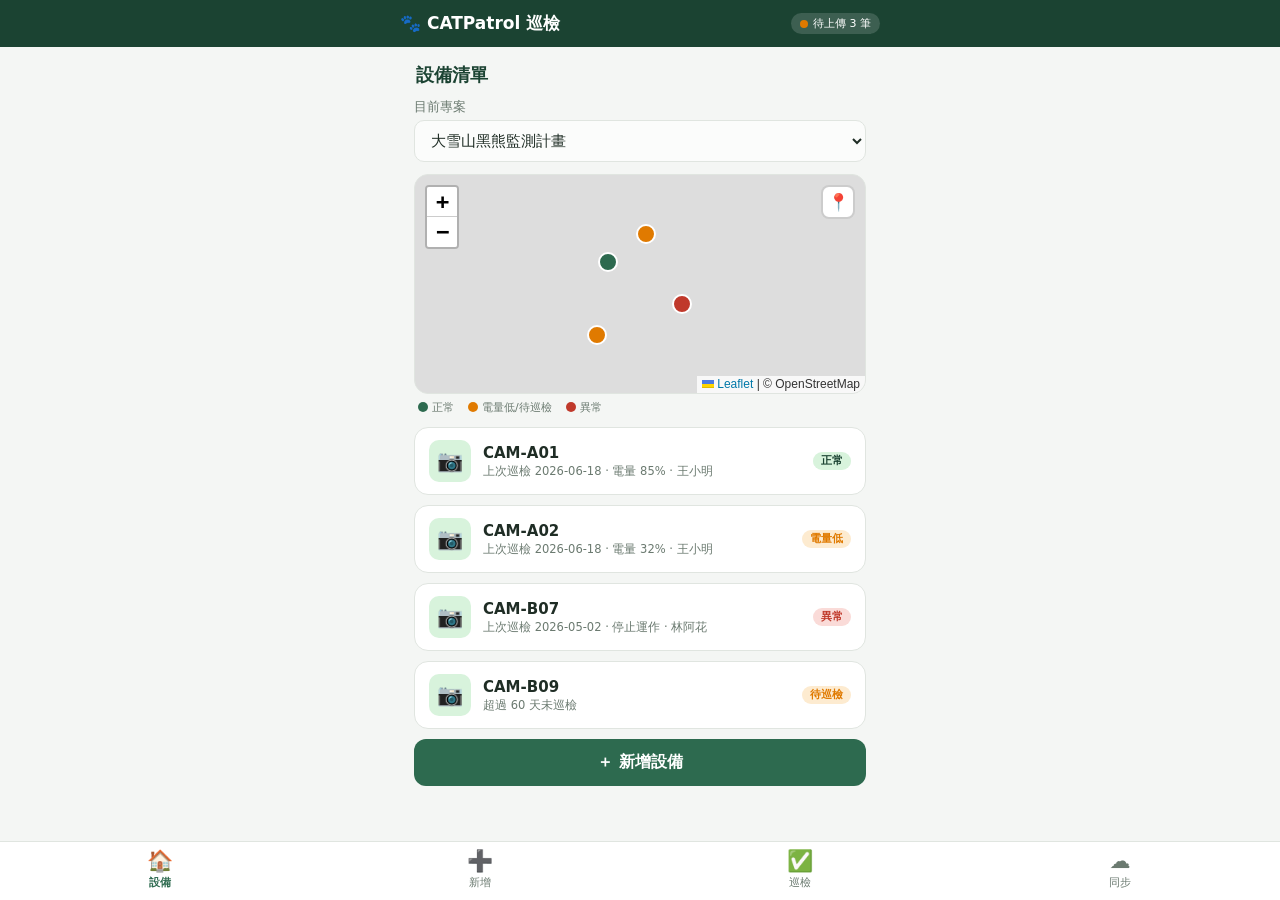
==== index.html @ 1133b9b9 "Phase 1: App shell 與導覽 - 從核可的 UI 原型拆出正式檔案結構（index.html / css / js 模組） - 固定 390px 手機外框改為響應式全螢幕版面（dvh " ====
<!DOCTYPE html>
<html lang="zh-Hant">
<head>
<meta charset="UTF-8">
<meta name="viewport" content="width=device-width, initial-scale=1, viewport-fit=cover">
<meta name="theme-color" content="#1b4332">
<title>CATPatrol 巡檢</title>
<link rel="stylesheet" href="lib/leaflet/leaflet.css">
<link rel="stylesheet" href="css/app.css">
<script src="lib/leaflet/leaflet.js"></script>
</head>
<body>

<header class="topbar">
  <h1>🐾 CATPatrol 巡檢</h1>
  <div class="sync-chip" id="sync-chip"><span class="dot"></span>待上傳 3 筆</div>
</header>

<main class="screens" id="screens">

  <!-- ═══════════ 設備清單 ═══════════ -->
  <section class="screen active" id="scr-home">
    <h2 class="pg">設備清單</h2>
    <label class="f">目前專案</label>
    <select id="project-select" style="margin-bottom:12px;">
      <option>大雪山黑熊監測計畫</option>
      <option>石虎廊道調查 2026</option>
      <option>＋ 建立新專案…</option>
    </select>

    <div id="devmap"></div>
    <div class="map-legend">
      <span><i style="background:#2d6a4f;"></i>正常</span>
      <span><i style="background:#e07a00;"></i>電量低/待巡檢</span>
      <span><i style="background:#c0392b;"></i>異常</span>
    </div>

    <div id="device-list">
      <div class="dev" data-go="scr-patrol">
        <div class="icon">📷</div>
        <div class="info"><b>CAM-A01</b><small>上次巡檢 2026-06-18 · 電量 85% · 王小明</small></div>
        <span class="badge ok">正常</span>
      </div>
      <div class="dev" data-go="scr-patrol">
        <div class="icon">📷</div>
        <div class="info"><b>CAM-A02</b><small>上次巡檢 2026-06-18 · 電量 32% · 王小明</small></div>
        <span class="badge warn">電量低</span>
      </div>
      <div class="dev" data-go="scr-patrol">
        <div class="icon">📷</div>
        <div class="info"><b>CAM-B07</b><small>上次巡檢 2026-05-02 · 停止運作 · 林阿花</small></div>
        <span class="badge bad">異常</span>
      </div>
      <div class="dev" data-go="scr-patrol">
        <div class="icon">📷</div>
        <div class="info"><b>CAM-B09</b><small>超過 60 天未巡檢</small></div>
        <span class="badge warn">待巡檢</span>
      </div>
    </div>

    <button class="btn" data-go="scr-add" style="margin-top:8px;">＋ 新增設備</button>
  </section>

  <!-- ═══════════ 新增設備 ═══════════ -->
  <section class="screen" id="scr-add">
    <h2 class="pg">新增設備</h2>

    <div class="card">
      <h3>基本資料</h3>
      <label class="f">專案 <span class="req">*</span></label>
      <select><option>大雪山黑熊監測計畫</option><option>石虎廊道調查 2026</option></select>

      <label class="f">設備編號 <span class="req">*</span></label>
      <div class="row">
        <input type="text" id="add-device-id" placeholder="掃描或手動輸入">
        <button class="btn small" data-toggle-scan="#add-scanbox">📷 掃碼綁定</button>
      </div>
      <div class="scanbox" id="add-scanbox" hidden>
        <div class="frame"></div>
        <p>將設備上的 QR code 對準框內</p>
      </div>
      <p class="sec-note" style="margin-top:6px;">掃描設備上現有的 QR code / 條碼，即綁定為此設備。</p>

      <label class="f">巡檢人員 <span class="auto-chip">自動帶入</span></label>
      <input type="text" id="add-inspector" value="王小明" readonly>

      <label class="f">建立時間 <span class="auto-chip">自動帶入</span></label>
      <input type="text" id="add-created-at" value="2026-07-16 09:42" readonly>
    </div>

    <div class="card">
      <h3>位置（首次設定）</h3>
      <div class="row">
        <div><label class="f">經度</label><input type="text" id="add-lng" value="121.01234"></div>
        <div><label class="f">緯度</label><input type="text" id="add-lat" value="24.28765"></div>
      </div>
      <button class="btn sub" style="margin-top:10px;">📍 取得目前 GPS 位置（±5m）</button>
    </div>

    <div class="card">
      <h3>耗材</h3>
      <label class="f">記憶卡編號 <span class="req">*</span></label>
      <input type="text" placeholder="例：SD-032">
      <div class="row">
        <div>
          <label class="f">電池類型</label>
          <select><option>鹼性</option><option>鎳氫</option><option>鋰電</option><option>外接電源</option></select>
        </div>
        <div>
          <label class="f">電量 %</label>
          <input type="number" value="100" min="0" max="100">
        </div>
      </div>
    </div>

    <div class="card">
      <h3>設備設定（首次設定）</h3>
      <p class="sec-note">之後巡檢時沿用，有變動才需修改。</p>
      <label class="f">拍攝模式</label>
      <div class="seg" data-seg>
        <button type="button" class="on">照片</button><button type="button">影片</button><button type="button">照片+影片</button>
      </div>
      <div class="row" style="margin-top:10px;">
        <div><label class="f" style="margin-top:0;">連拍張數</label><input type="number" value="3" min="1"></div>
        <div><label class="f" style="margin-top:0;">感度</label><select><option>高</option><option selected>中</option><option>低</option></select></div>
        <div><label class="f" style="margin-top:0;">間隔(秒)</label><input type="number" value="30" min="0"></div>
      </div>
      <label class="f">設定備註</label>
      <input type="text" placeholder="例：夜間紅外燈設為低功率">
    </div>

    <div class="card">
      <h3>架設照片</h3>
      <div class="photos">
        <div class="ph">🖼️</div>
        <button class="add" type="button">＋</button>
      </div>
      <p class="sec-note" style="margin:8px 0 0;">建議拍：設備正面、架設角度、周遭環境。</p>
    </div>

    <button class="btn" data-go="scr-home">儲存設備（離線暫存）</button>
  </section>

  <!-- ═══════════ 巡檢 ═══════════ -->
  <section class="screen" id="scr-patrol">
    <h2 class="pg">巡檢紀錄</h2>

    <button class="btn sub" data-toggle-scan="#patrol-scanbox"
            data-label-on="✕ 關閉掃描" data-label-off="📷 掃描 QR code"
            style="margin-bottom:12px;">📷 掃描 QR code</button>
    <div class="scanbox" id="patrol-scanbox" hidden>
      <div class="frame"></div>
      <p>將 QR code 對準框內自動辨識</p>
    </div>

    <div class="divider">或手動選擇</div>
    <div class="row" style="margin-bottom:14px;">
      <select><option>CAM-A01</option><option>CAM-A02</option><option>CAM-B07</option></select>
      <button class="btn small">帶出</button>
    </div>

    <div class="card last-card">
      <h3>📋 上次巡檢狀態（2026-06-18 · 王小明）</h3>
      <table class="cmp">
        <tr><td>運作狀態</td><td>✅ 持續運作</td></tr>
        <tr><td>記憶卡</td><td>SD-014（已更換）</td></tr>
        <tr><td>電池</td><td>鹼性 · 85%</td></tr>
        <tr><td>設定</td><td>照片 · 連拍3 · 感度中 · 間隔30s</td></tr>
        <tr><td>座標</td><td>121.01234, 24.28765</td></tr>
        <tr><td>備註</td><td>鏡頭前芒草稍長，已清除</td></tr>
      </table>
    </div>

    <div class="card">
      <h3>本次巡檢 <span class="auto-chip" id="patrol-meta">2026-07-16 09:45 · 王小明</span></h3>

      <div class="tgl-row">
        <span>設備持續運作中</span>
        <button class="tgl on" type="button" data-tgl></button>
      </div>

      <div class="tgl-row">
        <span>更換記憶卡</span>
        <button class="tgl on" type="button" data-tgl data-reveal="#sd-new"></button>
      </div>
      <div id="sd-new" class="reveal">
        <label class="f" style="margin-top:0;">新記憶卡編號 <span class="req">*</span></label>
        <input type="text" placeholder="例：SD-021" value="SD-021">
        <p class="sec-note" style="margin-top:6px;">取回卡：SD-014（自動記錄）</p>
      </div>

      <div class="tgl-row">
        <span>更換電池</span>
        <button class="tgl" type="button" data-tgl data-reveal="#bat-new"></button>
      </div>
      <div id="bat-new" class="reveal" hidden>
        <label class="f" style="margin-top:0;">新電池類型</label>
        <select><option>鹼性</option><option>鎳氫</option><option>鋰電</option><option>外接電源</option></select>
      </div>

      <label class="f">目前電量 %</label>
      <input type="number" value="78" min="0" max="100">

      <div class="tgl-row" style="margin-top:6px;">
        <span>設定有變動</span>
        <button class="tgl" type="button" data-tgl data-reveal="#cfg-new"></button>
      </div>
      <div id="cfg-new" class="reveal" hidden>
        <label class="f" style="margin-top:0;">拍攝模式</label>
        <div class="seg" data-seg>
          <button type="button" class="on">照片</button><button type="button">影片</button><button type="button">照片+影片</button>
        </div>
        <div class="row" style="margin-top:10px;">
          <div><label class="f" style="margin-top:0;">連拍張數</label><input type="number" value="3" min="1"></div>
          <div><label class="f" style="margin-top:0;">感度</label><select><option>高</option><option selected>中</option><option>低</option></select></div>
          <div><label class="f" style="margin-top:0;">間隔(秒)</label><input type="number" value="30" min="0"></div>
        </div>
      </div>

      <div class="tgl-row">
        <span>位置有變動（重新定位）</span>
        <button class="tgl" type="button" data-tgl data-reveal="#loc-new"></button>
      </div>
      <div id="loc-new" class="reveal" hidden>
        <div class="row">
          <div><label class="f" style="margin-top:0;">經度</label><input type="text" placeholder="121.01234"></div>
          <div><label class="f" style="margin-top:0;">緯度</label><input type="text" placeholder="24.28765"></div>
        </div>
        <button class="btn sub" style="margin-top:10px;">📍 取得目前 GPS 位置</button>
      </div>
    </div>

    <div class="card">
      <h3>專案自訂欄位</h3>
      <div class="tgl-row"><span>誘餌已補充</span><button class="tgl on" type="button" data-tgl></button></div>
      <label class="f">植被遮蔽程度</label>
      <select><option>無遮蔽</option><option selected>輕微</option><option>需清理</option></select>
    </div>

    <div class="card">
      <h3>現場照片</h3>
      <div class="photos">
        <div class="ph">🖼️</div><div class="ph">🖼️</div>
        <button class="add" type="button">＋</button>
      </div>
      <p class="sec-note" style="margin:8px 0 0;">上傳時自動壓縮，存入雲端「專案／設備／日期」資料夾。</p>
    </div>

    <div class="card">
      <h3>備註</h3>
      <textarea rows="2" placeholder="其他觀察事項…"></textarea>
    </div>

    <button class="btn" data-go="scr-sync">完成巡檢（離線暫存 → 佇列）</button>
  </section>

  <!-- ═══════════ 同步與設定 ═══════════ -->
  <section class="screen" id="scr-sync">
    <h2 class="pg">同步與設定</h2>

    <div class="hint" id="net-hint">📡 目前離線 — 紀錄已安全存在手機，連上網路後依下方規則上傳。</div>

    <div class="card">
      <h3>上傳佇列</h3>
      <div class="q-item">📝 <div>CAM-A01 巡檢紀錄<small>2026-07-16 09:45 · 含 2 張照片</small></div><span class="st wait">待上傳</span></div>
      <div class="q-item">📷 <div>CAM-C12 新增設備<small>2026-07-16 09:42 · 含 1 張照片</small></div><span class="st wait">待上傳</span></div>
      <div class="q-item">📝 <div>CAM-A02 巡檢紀錄<small>2026-07-15 14:20</small></div><span class="st up">上傳中 60%</span></div>
      <div class="q-item">📝 <div>CAM-B07 巡檢紀錄<small>2026-07-15 11:03</small></div><span class="st done">✓ 已上傳</span></div>
      <button class="btn sub" style="margin-top:10px;">立即全部上傳</button>
    </div>

    <div class="card">
      <h3>上傳規則</h3>
      <div class="seg" data-seg>
        <button type="button">任何網路</button><button type="button" class="on">僅 WiFi</button><button type="button">手動</button>
      </div>
      <p class="sec-note" style="margin:10px 0 0;">「僅 WiFi」：行動網路下不上傳，回到營地/宿舍連 WiFi 自動送出。</p>
    </div>

    <div class="card">
      <h3>巡檢人員</h3>
      <div class="row">
        <input type="text" value="王小明">
        <button class="btn small">變更</button>
      </div>
      <p class="sec-note" style="margin-top:8px;">存於本機，所有紀錄自動帶入此名字。</p>
    </div>

    <div class="card">
      <h3>專案自訂欄位（大雪山黑熊監測計畫）</h3>
      <div class="cf">☑️ 誘餌已補充 <span class="type">勾選</span></div>
      <div class="cf">🌿 植被遮蔽程度 <span class="type">單選：無/輕微/需清理</span></div>
      <button class="btn sub" style="margin-top:10px;">＋ 新增自訂欄位</button>
    </div>

    <div class="card">
      <h3>雲端 API 網址</h3>
      <input type="text" placeholder="貼上 Apps Script 部署網址">
      <label class="f">共享 token</label>
      <input type="text" placeholder="部署時自訂的 token">
      <button class="btn sub" style="margin-top:10px;">儲存並測試連線</button>
    </div>
  </section>

</main>

<nav class="nav">
  <button class="active" data-screen="scr-home"><span class="ic">🏠</span>設備</button>
  <button data-screen="scr-add"><span class="ic">➕</span>新增</button>
  <button data-screen="scr-patrol"><span class="ic">✅</span>巡檢</button>
  <button data-screen="scr-sync"><span class="ic">☁️</span>同步</button>
</nav>

<script type="module" src="js/app.js"></script>
</body>
</html>
---- lib/leaflet/leaflet.css ----
/* required styles */

.leaflet-pane,
.leaflet-tile,
.leaflet-marker-icon,
.leaflet-marker-shadow,
.leaflet-tile-container,
.leaflet-pane > svg,
.leaflet-pane > canvas,
.leaflet-zoom-box,
.leaflet-image-layer,
.leaflet-layer {
	position: absolute;
	left: 0;
	top: 0;
	}
.leaflet-container {
	overflow: hidden;
	}
.leaflet-tile,
.leaflet-marker-icon,
.leaflet-marker-shadow {
	-webkit-user-select: none;
	   -moz-user-select: none;
	        user-select: none;
	  -webkit-user-drag: none;
	}
/* Prevents IE11 from highlighting tiles in blue */
.leaflet-tile::selection {
	background: transparent;
}
/* Safari renders non-retina tile on retina better with this, but Chrome is worse */
.leaflet-safari .leaflet-tile {
	image-rendering: -webkit-optimize-contrast;
	}
/* hack that prevents hw layers "stretching" when loading new tiles */
.leaflet-safari .leaflet-tile-container {
	width: 1600px;
	height: 1600px;
	-webkit-transform-origin: 0 0;
	}
.leaflet-marker-icon,
.leaflet-marker-shadow {
	display: block;
	}
/* .leaflet-container svg: reset svg max-width decleration shipped in Joomla! (joomla.org) 3.x */
/* .leaflet-container img: map is broken in FF if you have max-width: 100% on tiles */
.leaflet-container .leaflet-overlay-pane svg {
	max-width: none !important;
	max-height: none !important;
	}
.leaflet-container .leaflet-marker-pane img,
.leaflet-container .leaflet-shadow-pane img,
.leaflet-container .leaflet-tile-pane img,
.leaflet-container img.leaflet-image-layer,
.leaflet-container .leaflet-tile {
	max-width: none !important;
	max-height: none !important;
	width: auto;
	padding: 0;
	}

.leaflet-container img.leaflet-tile {
	/* See: https://bugs.chromium.org/p/chromium/issues/detail?id=600120 */
	mix-blend-mode: plus-lighter;
}

.leaflet-container.leaflet-touch-zoom {
	-ms-touch-action: pan-x pan-y;
	touch-action: pan-x pan-y;
	}
.leaflet-container.leaflet-touch-drag {
	-ms-touch-action: pinch-zoom;
	/* Fallback for FF which doesn't support pinch-zoom */
	touch-action: none;
	touch-action: pinch-zoom;
}
.leaflet-container.leaflet-touch-drag.leaflet-touch-zoom {
	-ms-touch-action: none;
	touch-action: none;
}
.leaflet-container {
	-webkit-tap-highlight-color: transparent;
}
.leaflet-container a {
	-webkit-tap-highlight-color: rgba(51, 181, 229, 0.4);
}
.leaflet-tile {
	filter: inherit;
	visibility: hidden;
	}
.leaflet-tile-loaded {
	visibility: inherit;
	}
.leaflet-zoom-box {
	width: 0;
	height: 0;
	-moz-box-sizing: border-box;
	     box-sizing: border-box;
	z-index: 800;
	}
/* workaround for https://bugzilla.mozilla.org/show_bug.cgi?id=888319 */
.leaflet-overlay-pane svg {
	-moz-user-select: none;
	}

.leaflet-pane         { z-index: 400; }

.leaflet-tile-pane    { z-index: 200; }
.leaflet-overlay-pane { z-index: 400; }
.leaflet-shadow-pane  { z-index: 500; }
.leaflet-marker-pane  { z-index: 600; }
.leaflet-tooltip-pane   { z-index: 650; }
.leaflet-popup-pane   { z-index: 700; }

.leaflet-map-pane canvas { z-index: 100; }
.leaflet-map-pane svg    { z-index: 200; }

.leaflet-vml-shape {
	width: 1px;
	height: 1px;
	}
.lvml {
	behavior: url(#default#VML);
	display: inline-block;
	position: absolute;
	}


/* control positioning */

.leaflet-control {
	position: relative;
	z-index: 800;
	pointer-events: visiblePainted; /* IE 9-10 doesn't have auto */
	pointer-events: auto;
	}
.leaflet-top,
.leaflet-bottom {
	position: absolute;
	z-index: 1000;
	pointer-events: none;
	}
.leaflet-top {
	top: 0;
	}
.leaflet-right {
	right: 0;
	}
.leaflet-bottom {
	bottom: 0;
	}
.leaflet-left {
	left: 0;
	}
.leaflet-control {
	float: left;
	clear: both;
	}
.leaflet-right .leaflet-control {
	float: right;
	}
.leaflet-top .leaflet-control {
	margin-top: 10px;
	}
.leaflet-bottom .leaflet-control {
	margin-bottom: 10px;
	}
.leaflet-left .leaflet-control {
	margin-left: 10px;
	}
.leaflet-right .leaflet-control {
	margin-right: 10px;
	}


/* zoom and fade animations */

.leaflet-fade-anim .leaflet-popup {
	opacity: 0;
	-webkit-transition: opacity 0.2s linear;
	   -moz-transition: opacity 0.2s linear;
	        transition: opacity 0.2s linear;
	}
.leaflet-fade-anim .leaflet-map-pane .leaflet-popup {
	opacity: 1;
	}
.leaflet-zoom-animated {
	-webkit-transform-origin: 0 0;
	    -ms-transform-origin: 0 0;
	        transform-origin: 0 0;
	}
svg.leaflet-zoom-animated {
	will-change: transform;
}

.leaflet-zoom-anim .leaflet-zoom-animated {
	-webkit-transition: -webkit-transform 0.25s cubic-bezier(0,0,0.25,1);
	   -moz-transition:    -moz-transform 0.25s cubic-bezier(0,0,0.25,1);
	        transition:         transform 0.25s cubic-bezier(0,0,0.25,1);
	}
.leaflet-zoom-anim .leaflet-tile,
.leaflet-pan-anim .leaflet-tile {
	-webkit-transition: none;
	   -moz-transition: none;
	        transition: none;
	}

.leaflet-zoom-anim .leaflet-zoom-hide {
	visibility: hidden;
	}


/* cursors */

.leaflet-interactive {
	cursor: pointer;
	}
.leaflet-grab {
	cursor: -webkit-grab;
	cursor:    -moz-grab;
	cursor:         grab;
	}
.leaflet-crosshair,
.leaflet-crosshair .leaflet-interactive {
	cursor: crosshair;
	}
.leaflet-popup-pane,
.leaflet-control {
	cursor: auto;
	}
.leaflet-dragging .leaflet-grab,
.leaflet-dragging .leaflet-grab .leaflet-interactive,
.leaflet-dragging .leaflet-marker-draggable {
	cursor: move;
	cursor: -webkit-grabbing;
	cursor:    -moz-grabbing;
	cursor:         grabbing;
	}

/* marker & overlays interactivity */
.leaflet-marker-icon,
.leaflet-marker-shadow,
.leaflet-image-layer,
.leaflet-pane > svg path,
.leaflet-tile-container {
	pointer-events: none;
	}

.leaflet-marker-icon.leaflet-interactive,
.leaflet-image-layer.leaflet-interactive,
.leaflet-pane > svg path.leaflet-interactive,
svg.leaflet-image-layer.leaflet-interactive path {
	pointer-events: visiblePainted; /* IE 9-10 doesn't have auto */
	pointer-events: auto;
	}

/* visual tweaks */

.leaflet-container {
	background: #ddd;
	outline-offset: 1px;
	}
.leaflet-container a {
	color: #0078A8;
	}
.leaflet-zoom-box {
	border: 2px dotted #38f;
	background: rgba(255,255,255,0.5);
	}


/* general typography */
.leaflet-container {
	font-family: "Helvetica Neue", Arial, Helvetica, sans-serif;
	font-size: 12px;
	font-size: 0.75rem;
	line-height: 1.5;
	}


/* general toolbar styles */

.leaflet-bar {
	box-shadow: 0 1px 5px rgba(0,0,0,0.65);
	border-radius: 4px;
	}
.leaflet-bar a {
	background-color: #fff;
	border-bottom: 1px solid #ccc;
	width: 26px;
	height: 26px;
	line-height: 26px;
	display: block;
	text-align: center;
	text-decoration: none;
	color: black;
	}
.leaflet-bar a,
.leaflet-control-layers-toggle {
	background-position: 50% 50%;
	background-repeat: no-repeat;
	display: block;
	}
.leaflet-bar a:hover,
.leaflet-bar a:focus {
	background-color: #f4f4f4;
	}
.leaflet-bar a:first-child {
	border-top-left-radius: 4px;
	border-top-right-radius: 4px;
	}
.leaflet-bar a:last-child {
	border-bottom-left-radius: 4px;
	border-bottom-right-radius: 4px;
	border-bottom: none;
	}
.leaflet-bar a.leaflet-disabled {
	cursor: default;
	background-color: #f4f4f4;
	color: #bbb;
	}

.leaflet-touch .leaflet-bar a {
	width: 30px;
	height: 30px;
	line-height: 30px;
	}
.leaflet-touch .leaflet-bar a:first-child {
	border-top-left-radius: 2px;
	border-top-right-radius: 2px;
	}
.leaflet-touch .leaflet-bar a:last-child {
	border-bottom-left-radius: 2px;
	border-bottom-right-radius: 2px;
	}

/* zoom control */

.leaflet-control-zoom-in,
.leaflet-control-zoom-out {
	font: bold 18px 'Lucida Console', Monaco, monospace;
	text-indent: 1px;
	}

.leaflet-touch .leaflet-control-zoom-in, .leaflet-touch .leaflet-control-zoom-out  {
	font-size: 22px;
	}


/* layers control */

.leaflet-control-layers {
	box-shadow: 0 1px 5px rgba(0,0,0,0.4);
	background: #fff;
	border-radius: 5px;
	}
.leaflet-control-layers-toggle {
	background-image: url(images/layers.png);
	width: 36px;
	height: 36px;
	}
.leaflet-retina .leaflet-control-layers-toggle {
	background-image: url(images/layers-2x.png);
	background-size: 26px 26px;
	}
.leaflet-touch .leaflet-control-layers-toggle {
	width: 44px;
	height: 44px;
	}
.leaflet-control-layers .leaflet-control-layers-list,
.leaflet-control-layers-expanded .leaflet-control-layers-toggle {
	display: none;
	}
.leaflet-control-layers-expanded .leaflet-control-layers-list {
	display: block;
	position: relative;
	}
.leaflet-control-layers-expanded {
	padding: 6px 10px 6px 6px;
	color: #333;
	background: #fff;
	}
.leaflet-control-layers-scrollbar {
	overflow-y: scroll;
	overflow-x: hidden;
	padding-right: 5px;
	}
.leaflet-control-layers-selector {
	margin-top: 2px;
	position: relative;
	top: 1px;
	}
.leaflet-control-layers label {
	display: block;
	font-size: 13px;
	font-size: 1.08333em;
	}
.leaflet-control-layers-separator {
	height: 0;
	border-top: 1px solid #ddd;
	margin: 5px -10px 5px -6px;
	}

/* Default icon URLs */
.leaflet-default-icon-path { /* used only in path-guessing heuristic, see L.Icon.Default */
	background-image: url(images/marker-icon.png);
	}


/* attribution and scale controls */

.leaflet-container .leaflet-control-attribution {
	background: #fff;
	background: rgba(255, 255, 255, 0.8);
	margin: 0;
	}
.leaflet-control-attribution,
.leaflet-control-scale-line {
	padding: 0 5px;
	color: #333;
	line-height: 1.4;
	}
.leaflet-control-attribution a {
	text-decoration: none;
	}
.leaflet-control-attribution a:hover,
.leaflet-control-attribution a:focus {
	text-decoration: underline;
	}
.leaflet-attribution-flag {
	display: inline !important;
	vertical-align: baseline !important;
	width: 1em;
	height: 0.6669em;
	}
.leaflet-left .leaflet-control-scale {
	margin-left: 5px;
	}
.leaflet-bottom .leaflet-control-scale {
	margin-bottom: 5px;
	}
.leaflet-control-scale-line {
	border: 2px solid #777;
	border-top: none;
	line-height: 1.1;
	padding: 2px 5px 1px;
	white-space: nowrap;
	-moz-box-sizing: border-box;
	     box-sizing: border-box;
	background: rgba(255, 255, 255, 0.8);
	text-shadow: 1px 1px #fff;
	}
.leaflet-control-scale-line:not(:first-child) {
	border-top: 2px solid #777;
	border-bottom: none;
	margin-top: -2px;
	}
.leaflet-control-scale-line:not(:first-child):not(:last-child) {
	border-bottom: 2px solid #777;
	}

.leaflet-touch .leaflet-control-attribution,
.leaflet-touch .leaflet-control-layers,
.leaflet-touch .leaflet-bar {
	box-shadow: none;
	}
.leaflet-touch .leaflet-control-layers,
.leaflet-touch .leaflet-bar {
	border: 2px solid rgba(0,0,0,0.2);
	background-clip: padding-box;
	}


/* popup */

.leaflet-popup {
	position: absolute;
	text-align: center;
	margin-bottom: 20px;
	}
.leaflet-popup-content-wrapper {
	padding: 1px;
	text-align: left;
	border-radius: 12px;
	}
.leaflet-popup-content {
	margin: 13px 24px 13px 20px;
	line-height: 1.3;
	font-size: 13px;
	font-size: 1.08333em;
	min-height: 1px;
	}
.leaflet-popup-content p {
	margin: 17px 0;
	margin: 1.3em 0;
	}
.leaflet-popup-tip-container {
	width: 40px;
	height: 20px;
	position: absolute;
	left: 50%;
	margin-top: -1px;
	margin-left: -20px;
	overflow: hidden;
	pointer-events: none;
	}
.leaflet-popup-tip {
	width: 17px;
	height: 17px;
	padding: 1px;

	margin: -10px auto 0;
	pointer-events: auto;

	-webkit-transform: rotate(45deg);
	   -moz-transform: rotate(45deg);
	    -ms-transform: rotate(45deg);
	        transform: rotate(45deg);
	}
.leaflet-popup-content-wrapper,
.leaflet-popup-tip {
	background: white;
	color: #333;
	box-shadow: 0 3px 14px rgba(0,0,0,0.4);
	}
.leaflet-container a.leaflet-popup-close-button {
	position: absolute;
	top: 0;
	right: 0;
	border: none;
	text-align: center;
	width: 24px;
	height: 24px;
	font: 16px/24px Tahoma, Verdana, sans-serif;
	color: #757575;
	text-decoration: none;
	background: transparent;
	}
.leaflet-container a.leaflet-popup-close-button:hover,
.leaflet-container a.leaflet-popup-close-button:focus {
	color: #585858;
	}
.leaflet-popup-scrolled {
	overflow: auto;
	}

.leaflet-oldie .leaflet-popup-content-wrapper {
	-ms-zoom: 1;
	}
.leaflet-oldie .leaflet-popup-tip {
	width: 24px;
	margin: 0 auto;

	-ms-filter: "progid:DXImageTransform.Microsoft.Matrix(M11=0.70710678, M12=0.70710678, M21=-0.70710678, M22=0.70710678)";
	filter: progid:DXImageTransform.Microsoft.Matrix(M11=0.70710678, M12=0.70710678, M21=-0.70710678, M22=0.70710678);
	}

.leaflet-oldie .leaflet-control-zoom,
.leaflet-oldie .leaflet-control-layers,
.leaflet-oldie .leaflet-popup-content-wrapper,
.leaflet-oldie .leaflet-popup-tip {
	border: 1px solid #999;
	}


/* div icon */

.leaflet-div-icon {
	background: #fff;
	border: 1px solid #666;
	}


/* Tooltip */
/* Base styles for the element that has a tooltip */
.leaflet-tooltip {
	position: absolute;
	padding: 6px;
	background-color: #fff;
	border: 1px solid #fff;
	border-radius: 3px;
	color: #222;
	white-space: nowrap;
	-webkit-user-select: none;
	-moz-user-select: none;
	-ms-user-select: none;
	user-select: none;
	pointer-events: none;
	box-shadow: 0 1px 3px rgba(0,0,0,0.4);
	}
.leaflet-tooltip.leaflet-interactive {
	cursor: pointer;
	pointer-events: auto;
	}
.leaflet-tooltip-top:before,
.leaflet-tooltip-bottom:before,
.leaflet-tooltip-left:before,
.leaflet-tooltip-right:before {
	position: absolute;
	pointer-events: none;
	border: 6px solid transparent;
	background: transparent;
	content: "";
	}

/* Directions */

.leaflet-tooltip-bottom {
	margin-top: 6px;
}
.leaflet-tooltip-top {
	margin-top: -6px;
}
.leaflet-tooltip-bottom:before,
.leaflet-tooltip-top:before {
	left: 50%;
	margin-left: -6px;
	}
.leaflet-tooltip-top:before {
	bottom: 0;
	margin-bottom: -12px;
	border-top-color: #fff;
	}
.leaflet-tooltip-bottom:before {
	top: 0;
	margin-top: -12px;
	margin-left: -6px;
	border-bottom-color: #fff;
	}
.leaflet-tooltip-left {
	margin-left: -6px;
}
.leaflet-tooltip-right {
	margin-left: 6px;
}
.leaflet-tooltip-left:before,
.leaflet-tooltip-right:before {
	top: 50%;
	margin-top: -6px;
	}
.leaflet-tooltip-left:before {
	right: 0;
	margin-right: -12px;
	border-left-color: #fff;
	}
.leaflet-tooltip-right:before {
	left: 0;
	margin-left: -12px;
	border-right-color: #fff;
	}

/* Printing */

@media print {
	/* Prevent printers from removing background-images of controls. */
	.leaflet-control {
		-webkit-print-color-adjust: exact;
		print-color-adjust: exact;
		}
	}
---- css/app.css ----
:root{
  --green:#2d6a4f; --green-dark:#1b4332; --green-light:#d8f3dc;
  --amber:#e07a00; --red:#c0392b; --blue:#1d6fa5;
  --bg:#f4f6f4; --card:#ffffff; --line:#e0e5e0;
  --text:#1f2d25; --muted:#6b7a70;
  --app-max:480px;
}
*{box-sizing:border-box; margin:0; padding:0;}
html,body{height:100%;}
body{
  font-family:"Segoe UI","Microsoft JhengHei",system-ui,sans-serif;
  background:var(--bg); color:var(--text);
  display:flex; flex-direction:column;
  height:100dvh; overflow:hidden;
}
[hidden]{display:none !important;}

/* ---- top bar ---- */
.topbar{
  background:var(--green-dark); color:#fff; flex-shrink:0;
  display:flex; align-items:center; gap:10px;
  padding:calc(12px + env(safe-area-inset-top)) 16px 12px;
}
.topbar > *{max-width:var(--app-max); }
.topbar h1{font-size:17px; font-weight:600; flex:1;}
.sync-chip{
  font-size:11px; background:rgba(255,255,255,.15); padding:3px 9px;
  border-radius:999px; display:flex; align-items:center; gap:5px; flex-shrink:0;
}
.dot{width:8px; height:8px; border-radius:50%; background:var(--amber);}
.dot.ok{background:#74c69d;}

/* ---- screens ---- */
.screens{flex:1; overflow-y:auto; -webkit-overflow-scrolling:touch;}
.screen{display:none; padding:14px 14px 24px; max-width:var(--app-max); margin:0 auto;}
.screen.active{display:block;}
h2.pg{font-size:18px; margin:2px 2px 12px; color:var(--green-dark);}

/* ---- bottom nav ---- */
.nav{
  flex-shrink:0; display:flex; background:#fff; border-top:1px solid var(--line);
  padding-bottom:env(safe-area-inset-bottom);
}
.nav button{
  flex:1; border:none; background:none; padding:9px 2px 10px; cursor:pointer;
  font-size:11px; color:var(--muted); font-family:inherit;
  display:flex; flex-direction:column; align-items:center; gap:3px;
}
.nav button .ic{font-size:21px; line-height:1;}
.nav button.active{color:var(--green); font-weight:700;}

/* ---- cards & forms ---- */
.card{
  background:var(--card); border:1px solid var(--line); border-radius:14px;
  padding:14px; margin-bottom:12px;
}
.card h3{font-size:14px; margin-bottom:10px; color:var(--green-dark);}
.sec-note{font-size:11.5px; color:var(--muted); margin:-4px 0 10px;}
label.f{display:block; font-size:12.5px; color:var(--muted); margin:10px 0 4px;}
label.f:first-of-type{margin-top:0;}
.req{color:var(--red);}
input[type=text],input[type=number],select,textarea{
  width:100%; padding:10px 12px; border:1px solid var(--line); border-radius:10px;
  font-size:15px; font-family:inherit; background:#fbfcfb; color:var(--text);
}
input[readonly]{background:#f0f2f0; color:var(--muted);}
textarea{resize:none;}
.row{display:flex; gap:8px;}
.row > *{flex:1; min-width:0;}
.reveal{padding:2px 0 8px;}

.btn{
  display:block; width:100%; padding:13px; border:none; border-radius:12px;
  background:var(--green); color:#fff; font-size:16px; font-weight:700;
  cursor:pointer; font-family:inherit; margin-top:4px;
}
.btn.sub{background:#eef3ef; color:var(--green-dark); font-weight:600; font-size:14px; padding:10px;}
.btn.small{width:auto; padding:9px 14px; font-size:13px; margin-top:0; flex:none;}
.auto-chip{
  display:inline-block; font-size:11px; background:var(--green-light);
  color:var(--green-dark); border-radius:6px; padding:1px 7px; margin-left:6px;
}

/* toggle */
.tgl-row{display:flex; align-items:center; justify-content:space-between; padding:9px 0; gap:10px;}
.tgl-row + .tgl-row{border-top:1px dashed var(--line);}
.tgl-row span{font-size:14.5px;}
.tgl{
  width:48px; height:27px; border-radius:999px; background:#cfd8d1; position:relative;
  cursor:pointer; transition:.15s; flex-shrink:0; border:none;
}
.tgl::after{
  content:""; position:absolute; top:3px; left:3px; width:21px; height:21px;
  border-radius:50%; background:#fff; transition:.15s; box-shadow:0 1px 3px rgba(0,0,0,.3);
}
.tgl.on{background:var(--green);}
.tgl.on::after{left:24px;}

/* segmented */
.seg{display:flex; background:#eef3ef; border-radius:10px; padding:3px; gap:3px;}
.seg button{
  flex:1; border:none; background:none; padding:8px 4px; border-radius:8px;
  font-size:13px; cursor:pointer; font-family:inherit; color:var(--muted);
}
.seg button.on{background:#fff; color:var(--green-dark); font-weight:700; box-shadow:0 1px 3px rgba(0,0,0,.12);}

/* device list */
.dev{
  background:#fff; border:1px solid var(--line); border-radius:14px; padding:12px 14px;
  margin-bottom:10px; display:flex; align-items:center; gap:12px; cursor:pointer;
}
.dev .icon{
  width:42px; height:42px; border-radius:10px; background:var(--green-light);
  display:flex; align-items:center; justify-content:center; font-size:21px; flex-shrink:0;
}
.dev .info{flex:1; min-width:0;}
.dev .info b{font-size:15px; display:block;}
.dev .info small{font-size:11.5px; color:var(--muted); display:block; margin-top:2px;}
.badge{font-size:10.5px; padding:2px 8px; border-radius:999px; font-weight:700; flex-shrink:0;}
.badge.ok{background:var(--green-light); color:var(--green-dark);}
.badge.warn{background:#fdebd0; color:var(--amber);}
.badge.bad{background:#fadbd8; color:var(--red);}

/* compare table */
.last-card{background:#f0f7f2; border-color:#bcd9c6;}
.cmp{width:100%; border-collapse:collapse; font-size:12.5px;}
.cmp td{padding:6px; text-align:left; border-bottom:1px solid var(--line);}
.cmp tr:last-child td{border-bottom:none;}
.cmp td:first-child{color:var(--muted); width:34%;}

/* photos */
.photos{display:flex; gap:8px; flex-wrap:wrap;}
.photos .ph,.photos .add{
  width:74px; height:74px; border-radius:10px;
  display:flex; align-items:center; justify-content:center; font-size:26px;
}
.photos .ph{background:#dbe5dd; position:relative;}
.photos .ph::after{
  content:"✕"; position:absolute; top:-6px; right:-6px; width:20px; height:20px;
  background:var(--red); color:#fff; border-radius:50%; font-size:11px;
  display:flex; align-items:center; justify-content:center;
}
.photos .add{border:2px dashed #b0c2b5; color:var(--green); cursor:pointer; background:none;}

/* upload queue */
.q-item{
  display:flex; align-items:center; gap:10px; padding:10px 0;
  border-bottom:1px solid var(--line); font-size:13.5px;
}
.q-item:last-of-type{border-bottom:none;}
.q-item small{color:var(--muted); display:block; font-size:11px;}
.q-item .st{margin-left:auto; font-size:11.5px; font-weight:700; flex-shrink:0;}
.st.wait{color:var(--amber);}
.st.done{color:var(--green);}
.st.up{color:var(--blue);}
.st.err{color:var(--red);}

/* custom field list */
.cf{
  display:flex; align-items:center; gap:8px; padding:8px 0;
  border-bottom:1px solid var(--line); font-size:13.5px;
}
.cf:last-of-type{border-bottom:none;}
.cf .type{
  font-size:11px; background:#eef3ef; color:var(--muted);
  padding:2px 8px; border-radius:6px; margin-left:auto; flex-shrink:0;
}

/* scanner */
.scanbox{
  height:210px; background:#111; border-radius:14px; margin:10px 0 2px;
  display:flex; align-items:center; justify-content:center;
  position:relative; overflow:hidden;
}
.scanbox .frame{width:150px; height:150px; border:3px solid #74c69d; border-radius:14px; position:relative;}
.scanbox .frame::after{
  content:""; position:absolute; left:8px; right:8px; top:50%; height:2px;
  background:#74c69d; box-shadow:0 0 12px #74c69d; animation:scan 1.8s ease-in-out infinite;
}
@keyframes scan{0%,100%{transform:translateY(-55px);} 50%{transform:translateY(55px);}}
.scanbox p{position:absolute; bottom:10px; color:#aaa; font-size:12px; width:100%; text-align:center;}

.divider{display:flex; align-items:center; gap:10px; color:var(--muted); font-size:12px; margin:14px 0;}
.divider::before,.divider::after{content:""; flex:1; height:1px; background:var(--line);}
.hint{
  font-size:12px; color:var(--green-dark); background:var(--green-light);
  border-radius:10px; padding:9px 12px; margin-bottom:12px; line-height:1.5;
}

/* map */
#devmap{height:220px; border-radius:14px; border:1px solid var(--line); margin-bottom:6px; z-index:0;}
.map-legend{display:flex; gap:14px; font-size:11px; color:var(--muted); margin:0 4px 12px;}
.map-legend i{display:inline-block; width:10px; height:10px; border-radius:50%; margin-right:4px; vertical-align:-1px;}
.dev-popup b{font-size:13px;}
.dev-popup small{color:var(--muted); font-size:11px;}
.locate-btn{
  width:34px; height:34px; border-radius:8px; border:2px solid rgba(0,0,0,.2);
  background:#fff; font-size:17px; cursor:pointer; line-height:1;
}

/* 桌機檢視時把 topbar 內容也對齊到 app 寬度 */
@media (min-width:520px){
  .topbar{justify-content:center;}
  .topbar h1{max-width:none;}
  .topbar{padding-left:calc(50% - var(--app-max)/2); padding-right:calc(50% - var(--app-max)/2);}
}
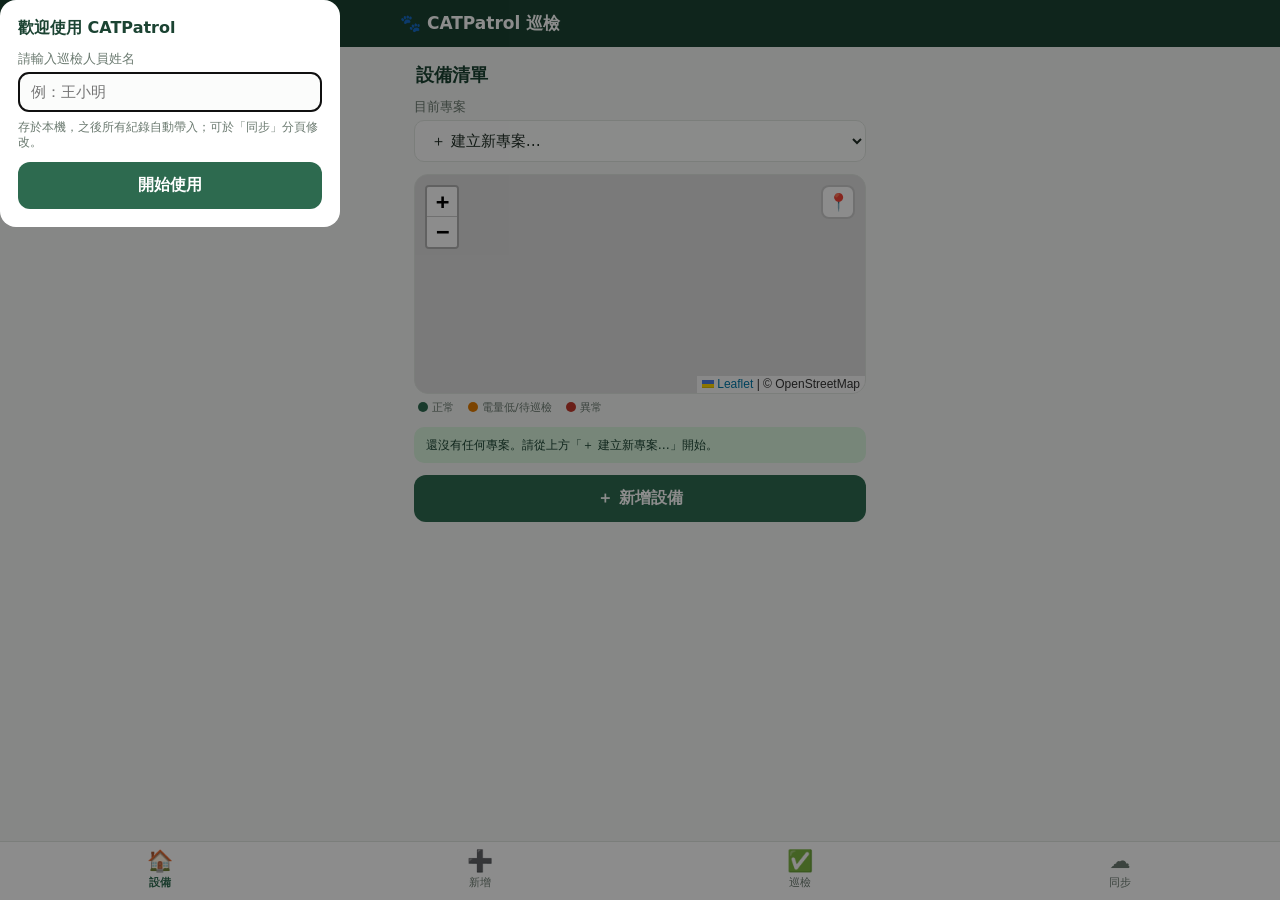
==== commit 05175df9: "Phase 2: 本地資料層（完全離線可用） - db.js：IndexedDB 封裝（projects/devices/records/fieldDefs/queue/photos） - store" ====
--- a/index.html
+++ b/index.html
@@ -13,7 +13,7 @@
 
 <header class="topbar">
   <h1>🐾 CATPatrol 巡檢</h1>
-  <div class="sync-chip" id="sync-chip"><span class="dot"></span>待上傳 3 筆</div>
+  <div class="sync-chip" id="sync-chip" hidden><span class="dot"></span><span id="sync-chip-text"></span></div>
 </header>
 
 <main class="screens" id="screens">
@@ -22,11 +22,7 @@
   <section class="screen active" id="scr-home">
     <h2 class="pg">設備清單</h2>
     <label class="f">目前專案</label>
-    <select id="project-select" style="margin-bottom:12px;">
-      <option>大雪山黑熊監測計畫</option>
-      <option>石虎廊道調查 2026</option>
-      <option>＋ 建立新專案…</option>
-    </select>
+    <select id="project-select" style="margin-bottom:12px;"></select>
 
     <div id="devmap"></div>
     <div class="map-legend">
@@ -35,28 +31,7 @@
       <span><i style="background:#c0392b;"></i>異常</span>
     </div>
 
-    <div id="device-list">
-      <div class="dev" data-go="scr-patrol">
-        <div class="icon">📷</div>
-        <div class="info"><b>CAM-A01</b><small>上次巡檢 2026-06-18 · 電量 85% · 王小明</small></div>
-        <span class="badge ok">正常</span>
-      </div>
-      <div class="dev" data-go="scr-patrol">
-        <div class="icon">📷</div>
-        <div class="info"><b>CAM-A02</b><small>上次巡檢 2026-06-18 · 電量 32% · 王小明</small></div>
-        <span class="badge warn">電量低</span>
-      </div>
-      <div class="dev" data-go="scr-patrol">
-        <div class="icon">📷</div>
-        <div class="info"><b>CAM-B07</b><small>上次巡檢 2026-05-02 · 停止運作 · 林阿花</small></div>
-        <span class="badge bad">異常</span>
-      </div>
-      <div class="dev" data-go="scr-patrol">
-        <div class="icon">📷</div>
-        <div class="info"><b>CAM-B09</b><small>超過 60 天未巡檢</small></div>
-        <span class="badge warn">待巡檢</span>
-      </div>
-    </div>
+    <div id="device-list"></div>
 
     <button class="btn" data-go="scr-add" style="margin-top:8px;">＋ 新增設備</button>
   </section>
@@ -68,12 +43,12 @@
     <div class="card">
       <h3>基本資料</h3>
       <label class="f">專案 <span class="req">*</span></label>
-      <select><option>大雪山黑熊監測計畫</option><option>石虎廊道調查 2026</option></select>
+      <select id="add-project"></select>
 
       <label class="f">設備編號 <span class="req">*</span></label>
       <div class="row">
         <input type="text" id="add-device-id" placeholder="掃描或手動輸入">
-        <button class="btn small" data-toggle-scan="#add-scanbox">📷 掃碼綁定</button>
+        <button class="btn small" type="button" data-toggle-scan="#add-scanbox">📷 掃碼綁定</button>
       </div>
       <div class="scanbox" id="add-scanbox" hidden>
         <div class="frame"></div>
@@ -82,33 +57,35 @@
       <p class="sec-note" style="margin-top:6px;">掃描設備上現有的 QR code / 條碼，即綁定為此設備。</p>
 
       <label class="f">巡檢人員 <span class="auto-chip">自動帶入</span></label>
-      <input type="text" id="add-inspector" value="王小明" readonly>
+      <input type="text" id="add-inspector" readonly>
 
       <label class="f">建立時間 <span class="auto-chip">自動帶入</span></label>
-      <input type="text" id="add-created-at" value="2026-07-16 09:42" readonly>
+      <input type="text" id="add-created-at" readonly>
     </div>
 
     <div class="card">
       <h3>位置（首次設定）</h3>
       <div class="row">
-        <div><label class="f">經度</label><input type="text" id="add-lng" value="121.01234"></div>
-        <div><label class="f">緯度</label><input type="text" id="add-lat" value="24.28765"></div>
-      </div>
-      <button class="btn sub" style="margin-top:10px;">📍 取得目前 GPS 位置（±5m）</button>
+        <div><label class="f">經度 <span class="req">*</span></label><input type="text" id="add-lng" inputmode="decimal"></div>
+        <div><label class="f">緯度 <span class="req">*</span></label><input type="text" id="add-lat" inputmode="decimal"></div>
+      </div>
+      <button class="btn sub" type="button" id="add-gps" style="margin-top:10px;">📍 取得目前 GPS 位置</button>
     </div>
 
     <div class="card">
       <h3>耗材</h3>
       <label class="f">記憶卡編號 <span class="req">*</span></label>
-      <input type="text" placeholder="例：SD-032">
+      <input type="text" id="add-sd" placeholder="例：SD-032">
       <div class="row">
         <div>
           <label class="f">電池類型</label>
-          <select><option>鹼性</option><option>鎳氫</option><option>鋰電</option><option>外接電源</option></select>
+          <select id="add-battery-type">
+            <option>鹼性</option><option>鎳氫</option><option>鋰電</option><option>外接電源</option>
+          </select>
         </div>
         <div>
           <label class="f">電量 %</label>
-          <input type="number" value="100" min="0" max="100">
+          <input type="number" id="add-battery-pct" value="100" min="0" max="100" inputmode="numeric">
         </div>
       </div>
     </div>
@@ -117,35 +94,38 @@
       <h3>設備設定（首次設定）</h3>
       <p class="sec-note">之後巡檢時沿用，有變動才需修改。</p>
       <label class="f">拍攝模式</label>
-      <div class="seg" data-seg>
-        <button type="button" class="on">照片</button><button type="button">影片</button><button type="button">照片+影片</button>
+      <div class="seg" data-seg id="add-mode">
+        <button type="button" class="on" data-value="照片">照片</button>
+        <button type="button" data-value="影片">影片</button>
+        <button type="button" data-value="照片+影片">照片+影片</button>
       </div>
       <div class="row" style="margin-top:10px;">
-        <div><label class="f" style="margin-top:0;">連拍張數</label><input type="number" value="3" min="1"></div>
-        <div><label class="f" style="margin-top:0;">感度</label><select><option>高</option><option selected>中</option><option>低</option></select></div>
-        <div><label class="f" style="margin-top:0;">間隔(秒)</label><input type="number" value="30" min="0"></div>
+        <div><label class="f" style="margin-top:0;">連拍張數</label><input type="number" id="add-burst" value="3" min="1" inputmode="numeric"></div>
+        <div><label class="f" style="margin-top:0;">感度</label>
+          <select id="add-sens"><option>高</option><option selected>中</option><option>低</option></select>
+        </div>
+        <div><label class="f" style="margin-top:0;">間隔(秒)</label><input type="number" id="add-interval" value="30" min="0" inputmode="numeric"></div>
       </div>
       <label class="f">設定備註</label>
-      <input type="text" placeholder="例：夜間紅外燈設為低功率">
+      <input type="text" id="add-config-note" placeholder="例：夜間紅外燈設為低功率">
     </div>
 
     <div class="card">
       <h3>架設照片</h3>
-      <div class="photos">
-        <div class="ph">🖼️</div>
+      <div class="photos" id="add-photos">
         <button class="add" type="button">＋</button>
       </div>
       <p class="sec-note" style="margin:8px 0 0;">建議拍：設備正面、架設角度、周遭環境。</p>
     </div>
 
-    <button class="btn" data-go="scr-home">儲存設備（離線暫存）</button>
+    <button class="btn" id="add-save">儲存設備（離線暫存）</button>
   </section>
 
   <!-- ═══════════ 巡檢 ═══════════ -->
   <section class="screen" id="scr-patrol">
     <h2 class="pg">巡檢紀錄</h2>
 
-    <button class="btn sub" data-toggle-scan="#patrol-scanbox"
+    <button class="btn sub" type="button" data-toggle-scan="#patrol-scanbox"
             data-label-on="✕ 關閉掃描" data-label-off="📷 掃描 QR code"
             style="margin-bottom:12px;">📷 掃描 QR code</button>
     <div class="scanbox" id="patrol-scanbox" hidden>
@@ -155,124 +135,124 @@
 
     <div class="divider">或手動選擇</div>
     <div class="row" style="margin-bottom:14px;">
-      <select><option>CAM-A01</option><option>CAM-A02</option><option>CAM-B07</option></select>
-      <button class="btn small">帶出</button>
-    </div>
-
-    <div class="card last-card">
-      <h3>📋 上次巡檢狀態（2026-06-18 · 王小明）</h3>
-      <table class="cmp">
-        <tr><td>運作狀態</td><td>✅ 持續運作</td></tr>
-        <tr><td>記憶卡</td><td>SD-014（已更換）</td></tr>
-        <tr><td>電池</td><td>鹼性 · 85%</td></tr>
-        <tr><td>設定</td><td>照片 · 連拍3 · 感度中 · 間隔30s</td></tr>
-        <tr><td>座標</td><td>121.01234, 24.28765</td></tr>
-        <tr><td>備註</td><td>鏡頭前芒草稍長，已清除</td></tr>
-      </table>
-    </div>
-
-    <div class="card">
-      <h3>本次巡檢 <span class="auto-chip" id="patrol-meta">2026-07-16 09:45 · 王小明</span></h3>
-
-      <div class="tgl-row">
-        <span>設備持續運作中</span>
-        <button class="tgl on" type="button" data-tgl></button>
-      </div>
-
-      <div class="tgl-row">
-        <span>更換記憶卡</span>
-        <button class="tgl on" type="button" data-tgl data-reveal="#sd-new"></button>
-      </div>
-      <div id="sd-new" class="reveal">
-        <label class="f" style="margin-top:0;">新記憶卡編號 <span class="req">*</span></label>
-        <input type="text" placeholder="例：SD-021" value="SD-021">
-        <p class="sec-note" style="margin-top:6px;">取回卡：SD-014（自動記錄）</p>
-      </div>
-
-      <div class="tgl-row">
-        <span>更換電池</span>
-        <button class="tgl" type="button" data-tgl data-reveal="#bat-new"></button>
-      </div>
-      <div id="bat-new" class="reveal" hidden>
-        <label class="f" style="margin-top:0;">新電池類型</label>
-        <select><option>鹼性</option><option>鎳氫</option><option>鋰電</option><option>外接電源</option></select>
-      </div>
-
-      <label class="f">目前電量 %</label>
-      <input type="number" value="78" min="0" max="100">
-
-      <div class="tgl-row" style="margin-top:6px;">
-        <span>設定有變動</span>
-        <button class="tgl" type="button" data-tgl data-reveal="#cfg-new"></button>
-      </div>
-      <div id="cfg-new" class="reveal" hidden>
-        <label class="f" style="margin-top:0;">拍攝模式</label>
-        <div class="seg" data-seg>
-          <button type="button" class="on">照片</button><button type="button">影片</button><button type="button">照片+影片</button>
-        </div>
-        <div class="row" style="margin-top:10px;">
-          <div><label class="f" style="margin-top:0;">連拍張數</label><input type="number" value="3" min="1"></div>
-          <div><label class="f" style="margin-top:0;">感度</label><select><option>高</option><option selected>中</option><option>低</option></select></div>
-          <div><label class="f" style="margin-top:0;">間隔(秒)</label><input type="number" value="30" min="0"></div>
-        </div>
-      </div>
-
-      <div class="tgl-row">
-        <span>位置有變動（重新定位）</span>
-        <button class="tgl" type="button" data-tgl data-reveal="#loc-new"></button>
-      </div>
-      <div id="loc-new" class="reveal" hidden>
-        <div class="row">
-          <div><label class="f" style="margin-top:0;">經度</label><input type="text" placeholder="121.01234"></div>
-          <div><label class="f" style="margin-top:0;">緯度</label><input type="text" placeholder="24.28765"></div>
-        </div>
-        <button class="btn sub" style="margin-top:10px;">📍 取得目前 GPS 位置</button>
-      </div>
-    </div>
-
-    <div class="card">
-      <h3>專案自訂欄位</h3>
-      <div class="tgl-row"><span>誘餌已補充</span><button class="tgl on" type="button" data-tgl></button></div>
-      <label class="f">植被遮蔽程度</label>
-      <select><option>無遮蔽</option><option selected>輕微</option><option>需清理</option></select>
-    </div>
-
-    <div class="card">
-      <h3>現場照片</h3>
-      <div class="photos">
-        <div class="ph">🖼️</div><div class="ph">🖼️</div>
-        <button class="add" type="button">＋</button>
-      </div>
-      <p class="sec-note" style="margin:8px 0 0;">上傳時自動壓縮，存入雲端「專案／設備／日期」資料夾。</p>
-    </div>
-
-    <div class="card">
-      <h3>備註</h3>
-      <textarea rows="2" placeholder="其他觀察事項…"></textarea>
-    </div>
-
-    <button class="btn" data-go="scr-sync">完成巡檢（離線暫存 → 佇列）</button>
+      <select id="patrol-device"></select>
+    </div>
+
+    <div id="patrol-empty" class="hint" hidden>此專案還沒有設備，請先到「新增」分頁建立。</div>
+
+    <div id="patrol-form" hidden>
+      <div class="card last-card">
+        <h3 id="last-title">📋 上次巡檢狀態</h3>
+        <table class="cmp"><tbody id="last-body"></tbody></table>
+      </div>
+
+      <div class="card">
+        <h3>本次巡檢 <span class="auto-chip" id="patrol-meta"></span></h3>
+
+        <div class="tgl-row">
+          <span>設備持續運作中</span>
+          <button class="tgl on" type="button" data-tgl id="pt-running"></button>
+        </div>
+
+        <div class="tgl-row">
+          <span>更換記憶卡</span>
+          <button class="tgl" type="button" data-tgl data-reveal="#sd-new" id="pt-sd-changed"></button>
+        </div>
+        <div id="sd-new" class="reveal" hidden>
+          <label class="f" style="margin-top:0;">新記憶卡編號 <span class="req">*</span></label>
+          <input type="text" id="pt-sd-new" placeholder="例：SD-021">
+          <p class="sec-note" style="margin-top:6px;" id="pt-sd-retrieved"></p>
+        </div>
+
+        <div class="tgl-row">
+          <span>更換電池</span>
+          <button class="tgl" type="button" data-tgl data-reveal="#bat-new" id="pt-bat-changed"></button>
+        </div>
+        <div id="bat-new" class="reveal" hidden>
+          <label class="f" style="margin-top:0;">新電池類型</label>
+          <select id="pt-bat-type">
+            <option>鹼性</option><option>鎳氫</option><option>鋰電</option><option>外接電源</option>
+          </select>
+        </div>
+
+        <label class="f">目前電量 % <span class="req">*</span></label>
+        <input type="number" id="pt-battery-pct" min="0" max="100" inputmode="numeric">
+
+        <div class="tgl-row" style="margin-top:6px;">
+          <span>設定有變動</span>
+          <button class="tgl" type="button" data-tgl data-reveal="#cfg-new" id="pt-cfg-changed"></button>
+        </div>
+        <div id="cfg-new" class="reveal" hidden>
+          <label class="f" style="margin-top:0;">拍攝模式</label>
+          <div class="seg" data-seg id="pt-mode">
+            <button type="button" class="on" data-value="照片">照片</button>
+            <button type="button" data-value="影片">影片</button>
+            <button type="button" data-value="照片+影片">照片+影片</button>
+          </div>
+          <div class="row" style="margin-top:10px;">
+            <div><label class="f" style="margin-top:0;">連拍張數</label><input type="number" id="pt-burst" min="1" inputmode="numeric"></div>
+            <div><label class="f" style="margin-top:0;">感度</label>
+              <select id="pt-sens"><option>高</option><option>中</option><option>低</option></select>
+            </div>
+            <div><label class="f" style="margin-top:0;">間隔(秒)</label><input type="number" id="pt-interval" min="0" inputmode="numeric"></div>
+          </div>
+          <label class="f">設定備註</label>
+          <input type="text" id="pt-config-note">
+        </div>
+
+        <div class="tgl-row">
+          <span>位置有變動（重新定位）</span>
+          <button class="tgl" type="button" data-tgl data-reveal="#loc-new" id="pt-loc-changed"></button>
+        </div>
+        <div id="loc-new" class="reveal" hidden>
+          <div class="row">
+            <div><label class="f" style="margin-top:0;">經度</label><input type="text" id="pt-lng" inputmode="decimal"></div>
+            <div><label class="f" style="margin-top:0;">緯度</label><input type="text" id="pt-lat" inputmode="decimal"></div>
+          </div>
+          <button class="btn sub" type="button" id="pt-gps" style="margin-top:10px;">📍 取得目前 GPS 位置</button>
+        </div>
+      </div>
+
+      <div class="card">
+        <h3>專案自訂欄位</h3>
+        <div id="pt-custom"></div>
+      </div>
+
+      <div class="card">
+        <h3>現場照片</h3>
+        <div class="photos" id="pt-photos">
+          <button class="add" type="button">＋</button>
+        </div>
+        <p class="sec-note" style="margin:8px 0 0;">上傳時自動壓縮，存入雲端「專案／設備／日期」資料夾。</p>
+      </div>
+
+      <div class="card">
+        <h3>備註</h3>
+        <textarea rows="2" id="pt-note" placeholder="其他觀察事項…"></textarea>
+      </div>
+
+      <button class="btn" id="pt-save">完成巡檢（離線暫存 → 佇列）</button>
+    </div>
   </section>
 
   <!-- ═══════════ 同步與設定 ═══════════ -->
   <section class="screen" id="scr-sync">
     <h2 class="pg">同步與設定</h2>
 
-    <div class="hint" id="net-hint">📡 目前離線 — 紀錄已安全存在手機，連上網路後依下方規則上傳。</div>
+    <div class="hint" id="net-hint"></div>
 
     <div class="card">
       <h3>上傳佇列</h3>
-      <div class="q-item">📝 <div>CAM-A01 巡檢紀錄<small>2026-07-16 09:45 · 含 2 張照片</small></div><span class="st wait">待上傳</span></div>
-      <div class="q-item">📷 <div>CAM-C12 新增設備<small>2026-07-16 09:42 · 含 1 張照片</small></div><span class="st wait">待上傳</span></div>
-      <div class="q-item">📝 <div>CAM-A02 巡檢紀錄<small>2026-07-15 14:20</small></div><span class="st up">上傳中 60%</span></div>
-      <div class="q-item">📝 <div>CAM-B07 巡檢紀錄<small>2026-07-15 11:03</small></div><span class="st done">✓ 已上傳</span></div>
-      <button class="btn sub" style="margin-top:10px;">立即全部上傳</button>
+      <div id="queue-list"></div>
+      <button class="btn sub" id="upload-now" style="margin-top:10px;">立即全部上傳</button>
     </div>
 
     <div class="card">
       <h3>上傳規則</h3>
-      <div class="seg" data-seg>
-        <button type="button">任何網路</button><button type="button" class="on">僅 WiFi</button><button type="button">手動</button>
+      <div class="seg" data-seg id="upload-rule">
+        <button type="button" data-value="any">任何網路</button>
+        <button type="button" data-value="wifi">僅 WiFi</button>
+        <button type="button" data-value="manual">手動</button>
       </div>
       <p class="sec-note" style="margin:10px 0 0;">「僅 WiFi」：行動網路下不上傳，回到營地/宿舍連 WiFi 自動送出。</p>
     </div>
@@ -280,25 +260,24 @@
     <div class="card">
       <h3>巡檢人員</h3>
       <div class="row">
-        <input type="text" value="王小明">
-        <button class="btn small">變更</button>
+        <input type="text" id="inspector-input">
+        <button class="btn small" type="button" id="inspector-save">儲存</button>
       </div>
       <p class="sec-note" style="margin-top:8px;">存於本機，所有紀錄自動帶入此名字。</p>
     </div>
 
     <div class="card">
-      <h3>專案自訂欄位（大雪山黑熊監測計畫）</h3>
-      <div class="cf">☑️ 誘餌已補充 <span class="type">勾選</span></div>
-      <div class="cf">🌿 植被遮蔽程度 <span class="type">單選：無/輕微/需清理</span></div>
-      <button class="btn sub" style="margin-top:10px;">＋ 新增自訂欄位</button>
+      <h3 id="fields-title">專案自訂欄位</h3>
+      <div id="fields-list"></div>
+      <button class="btn sub" type="button" id="field-add" style="margin-top:10px;">＋ 新增自訂欄位</button>
     </div>
 
     <div class="card">
       <h3>雲端 API 網址</h3>
-      <input type="text" placeholder="貼上 Apps Script 部署網址">
+      <input type="text" id="api-url" placeholder="貼上 Apps Script 部署網址">
       <label class="f">共享 token</label>
-      <input type="text" placeholder="部署時自訂的 token">
-      <button class="btn sub" style="margin-top:10px;">儲存並測試連線</button>
+      <input type="text" id="api-token" placeholder="部署時自訂的 token">
+      <button class="btn sub" type="button" id="api-save" style="margin-top:10px;">儲存</button>
     </div>
   </section>
 
@@ -311,6 +290,50 @@
   <button data-screen="scr-sync"><span class="ic">☁️</span>同步</button>
 </nav>
 
+<!-- ═══════════ dialogs ═══════════ -->
+<dialog id="dlg-inspector">
+  <form method="dialog">
+    <h3>歡迎使用 CATPatrol</h3>
+    <label class="f">請輸入巡檢人員姓名</label>
+    <input type="text" id="dlg-inspector-name" placeholder="例：王小明">
+    <p class="sec-note" style="margin:8px 0 0;">存於本機，之後所有紀錄自動帶入；可於「同步」分頁修改。</p>
+    <button class="btn" value="ok" style="margin-top:12px;">開始使用</button>
+  </form>
+</dialog>
+
+<dialog id="dlg-project">
+  <form method="dialog">
+    <h3>建立新專案</h3>
+    <label class="f">專案名稱</label>
+    <input type="text" id="dlg-project-name" placeholder="例：大雪山黑熊監測計畫">
+    <div class="row" style="margin-top:14px;">
+      <button class="btn sub" value="cancel">取消</button>
+      <button class="btn" value="ok">建立</button>
+    </div>
+  </form>
+</dialog>
+
+<dialog id="dlg-field">
+  <form method="dialog">
+    <h3>新增自訂欄位</h3>
+    <label class="f">欄位名稱</label>
+    <input type="text" id="dlg-field-name" placeholder="例：誘餌已補充">
+    <label class="f">類型</label>
+    <select id="dlg-field-type">
+      <option>勾選</option><option>單選</option><option>文字</option><option>數字</option>
+    </select>
+    <div id="dlg-field-options-wrap" hidden>
+      <label class="f">選項（用逗號分隔）</label>
+      <input type="text" id="dlg-field-options" placeholder="無遮蔽,輕微,需清理">
+    </div>
+    <div class="tgl-row"><span>必填</span><button class="tgl" type="button" data-tgl id="dlg-field-required"></button></div>
+    <div class="row" style="margin-top:8px;">
+      <button class="btn sub" value="cancel">取消</button>
+      <button class="btn" value="ok">新增</button>
+    </div>
+  </form>
+</dialog>
+
 <script type="module" src="js/app.js"></script>
 </body>
 </html>
--- a/css/app.css
+++ b/css/app.css
@@ -198,6 +198,25 @@
   background:#fff; font-size:17px; cursor:pointer; line-height:1;
 }
 
+/* 驗證錯誤 */
+.invalid{border-color:var(--red); background:#fff6f5;}
+.field-err{font-size:11.5px; color:var(--red); margin:4px 0 0;}
+
+/* 自訂欄位刪除 */
+.cf-del{
+  border:none; background:none; color:var(--muted); font-size:13px;
+  cursor:pointer; padding:2px 4px; flex-shrink:0;
+}
+
+/* dialog */
+dialog{
+  border:none; border-radius:16px; padding:18px; width:min(340px, calc(100vw - 40px));
+  background:var(--card); color:var(--text); font-family:inherit;
+}
+dialog::backdrop{background:rgba(0,0,0,.45);}
+dialog h3{font-size:16px; color:var(--green-dark); margin-bottom:12px;}
+dialog .btn{margin-top:0;}
+
 /* 桌機檢視時把 topbar 內容也對齊到 app 寬度 */
 @media (min-width:520px){
   .topbar{justify-content:center;}
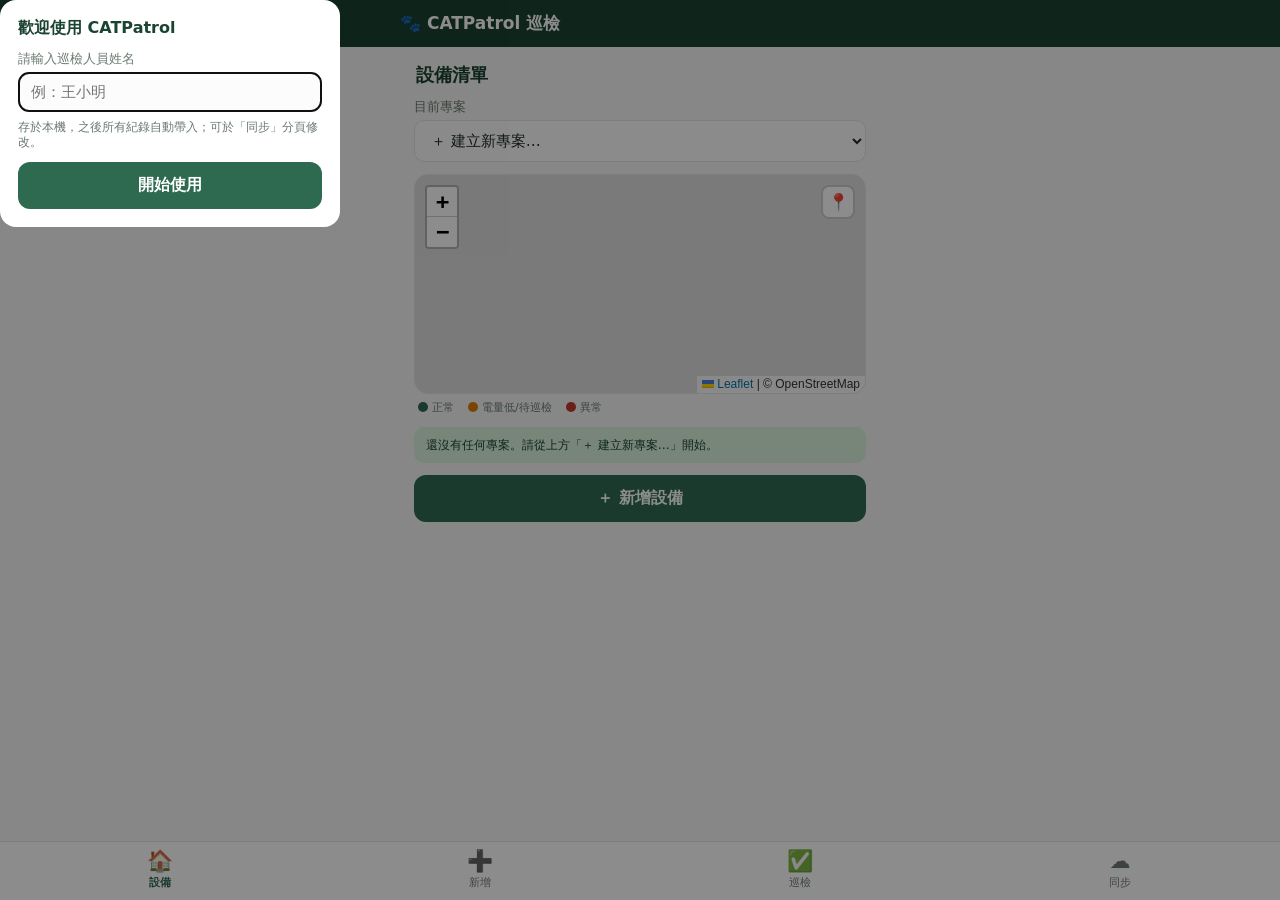
==== commit cba48b34: "Phase 3: 拍照壓縮與 QR 掃描 - camera.js：拍照 → 壓縮（長邊 1600px / JPEG 0.8）→ 存 IndexedDB blob → 縮圖預覽與刪除 - 修正競態：壓縮" ====
--- a/index.html
+++ b/index.html
@@ -8,6 +8,7 @@
 <link rel="stylesheet" href="lib/leaflet/leaflet.css">
 <link rel="stylesheet" href="css/app.css">
 <script src="lib/leaflet/leaflet.js"></script>
+<script src="lib/html5-qrcode.min.js"></script>
 </head>
 <body>
 
@@ -48,11 +49,12 @@
       <label class="f">設備編號 <span class="req">*</span></label>
       <div class="row">
         <input type="text" id="add-device-id" placeholder="掃描或手動輸入">
-        <button class="btn small" type="button" data-toggle-scan="#add-scanbox">📷 掃碼綁定</button>
+        <button class="btn small" type="button" data-toggle-scan="#add-scanbox"
+                data-scanner="add-scanner" data-msg="add-scan-msg">📷 掃碼綁定</button>
       </div>
       <div class="scanbox" id="add-scanbox" hidden>
-        <div class="frame"></div>
-        <p>將設備上的 QR code 對準框內</p>
+        <div class="scanner" id="add-scanner"></div>
+        <p id="add-scan-msg">將設備上的 QR code 對準框內</p>
       </div>
       <p class="sec-note" style="margin-top:6px;">掃描設備上現有的 QR code / 條碼，即綁定為此設備。</p>
 
@@ -126,11 +128,12 @@
     <h2 class="pg">巡檢紀錄</h2>
 
     <button class="btn sub" type="button" data-toggle-scan="#patrol-scanbox"
+            data-scanner="patrol-scanner" data-msg="patrol-scan-msg"
             data-label-on="✕ 關閉掃描" data-label-off="📷 掃描 QR code"
             style="margin-bottom:12px;">📷 掃描 QR code</button>
     <div class="scanbox" id="patrol-scanbox" hidden>
-      <div class="frame"></div>
-      <p>將 QR code 對準框內自動辨識</p>
+      <div class="scanner" id="patrol-scanner"></div>
+      <p id="patrol-scan-msg">將 QR code 對準框內自動辨識</p>
     </div>
 
     <div class="divider">或手動選擇</div>
--- a/css/app.css
+++ b/css/app.css
@@ -135,12 +135,14 @@
   display:flex; align-items:center; justify-content:center; font-size:26px;
 }
 .photos .ph{background:#dbe5dd; position:relative;}
-.photos .ph::after{
-  content:"✕"; position:absolute; top:-6px; right:-6px; width:20px; height:20px;
-  background:var(--red); color:#fff; border-radius:50%; font-size:11px;
-  display:flex; align-items:center; justify-content:center;
+.photos .ph img{width:100%; height:100%; object-fit:cover; border-radius:10px; display:block;}
+.ph-del{
+  position:absolute; top:-6px; right:-6px; width:20px; height:20px;
+  background:var(--red); color:#fff; border:none; border-radius:50%; font-size:11px;
+  display:flex; align-items:center; justify-content:center; cursor:pointer; padding:0;
 }
 .photos .add{border:2px dashed #b0c2b5; color:var(--green); cursor:pointer; background:none;}
+.photos .ph.busy{background:#eef3ef; color:var(--muted); font-size:22px;}
 
 /* upload queue */
 .q-item{
@@ -168,17 +170,14 @@
 
 /* scanner */
 .scanbox{
-  height:210px; background:#111; border-radius:14px; margin:10px 0 2px;
+  min-height:240px; background:#111; border-radius:14px; margin:10px 0 2px;
   display:flex; align-items:center; justify-content:center;
-  position:relative; overflow:hidden;
-}
-.scanbox .frame{width:150px; height:150px; border:3px solid #74c69d; border-radius:14px; position:relative;}
-.scanbox .frame::after{
-  content:""; position:absolute; left:8px; right:8px; top:50%; height:2px;
-  background:#74c69d; box-shadow:0 0 12px #74c69d; animation:scan 1.8s ease-in-out infinite;
-}
-@keyframes scan{0%,100%{transform:translateY(-55px);} 50%{transform:translateY(55px);}}
-.scanbox p{position:absolute; bottom:10px; color:#aaa; font-size:12px; width:100%; text-align:center;}
+  position:relative; overflow:hidden; padding-bottom:26px;
+}
+.scanbox .scanner{width:100%;}
+.scanbox .scanner video{display:block; width:100% !important; height:auto !important;}
+.scanbox p{position:absolute; bottom:8px; color:#aaa; font-size:12px; width:100%; text-align:center; padding:0 10px;}
+.scanbox p.err{color:#f5a29a;}
 
 .divider{display:flex; align-items:center; gap:10px; color:var(--muted); font-size:12px; margin:14px 0;}
 .divider::before,.divider::after{content:""; flex:1; height:1px; background:var(--line);}
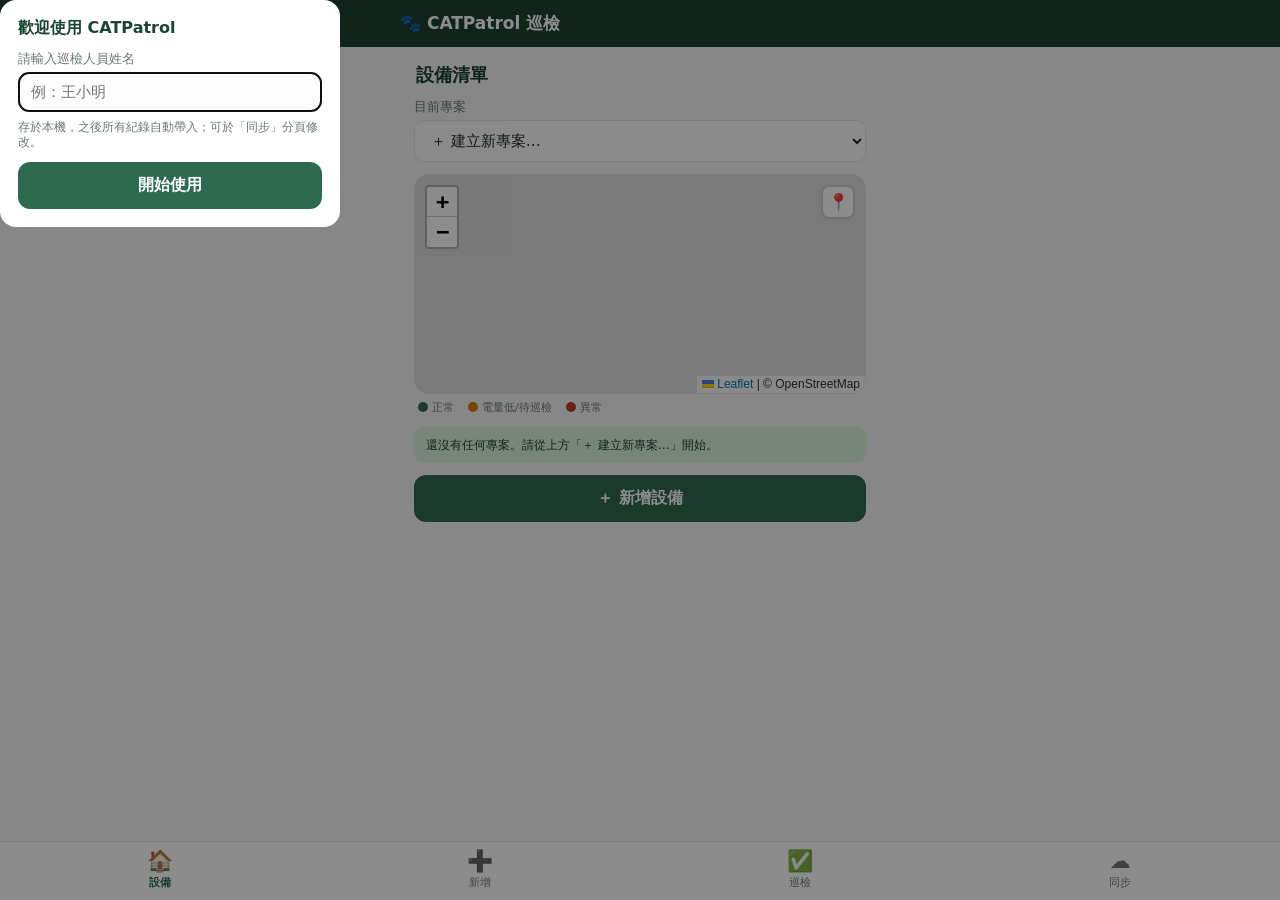
==== commit a41d808a: "Phase 6: PWA 完成度（Service Worker / manifest / icons） - sw.js：App shell 快取優先、OSM 圖磚 stale-while-revali" ====
--- a/index.html
+++ b/index.html
@@ -5,6 +5,9 @@
 <meta name="viewport" content="width=device-width, initial-scale=1, viewport-fit=cover">
 <meta name="theme-color" content="#1b4332">
 <title>CATPatrol 巡檢</title>
+<link rel="manifest" href="manifest.webmanifest">
+<link rel="icon" href="icons/icon-192.png">
+<link rel="apple-touch-icon" href="icons/icon-192.png">
 <link rel="stylesheet" href="lib/leaflet/leaflet.css">
 <link rel="stylesheet" href="css/app.css">
 <script src="lib/leaflet/leaflet.js"></script>
--- a/css/app.css
+++ b/css/app.css
@@ -156,6 +156,7 @@
 .st.done{color:var(--green);}
 .st.up{color:var(--blue);}
 .st.err{color:var(--red);}
+.q-err{color:var(--red); font-size:11px;}
 
 /* custom field list */
 .cf{
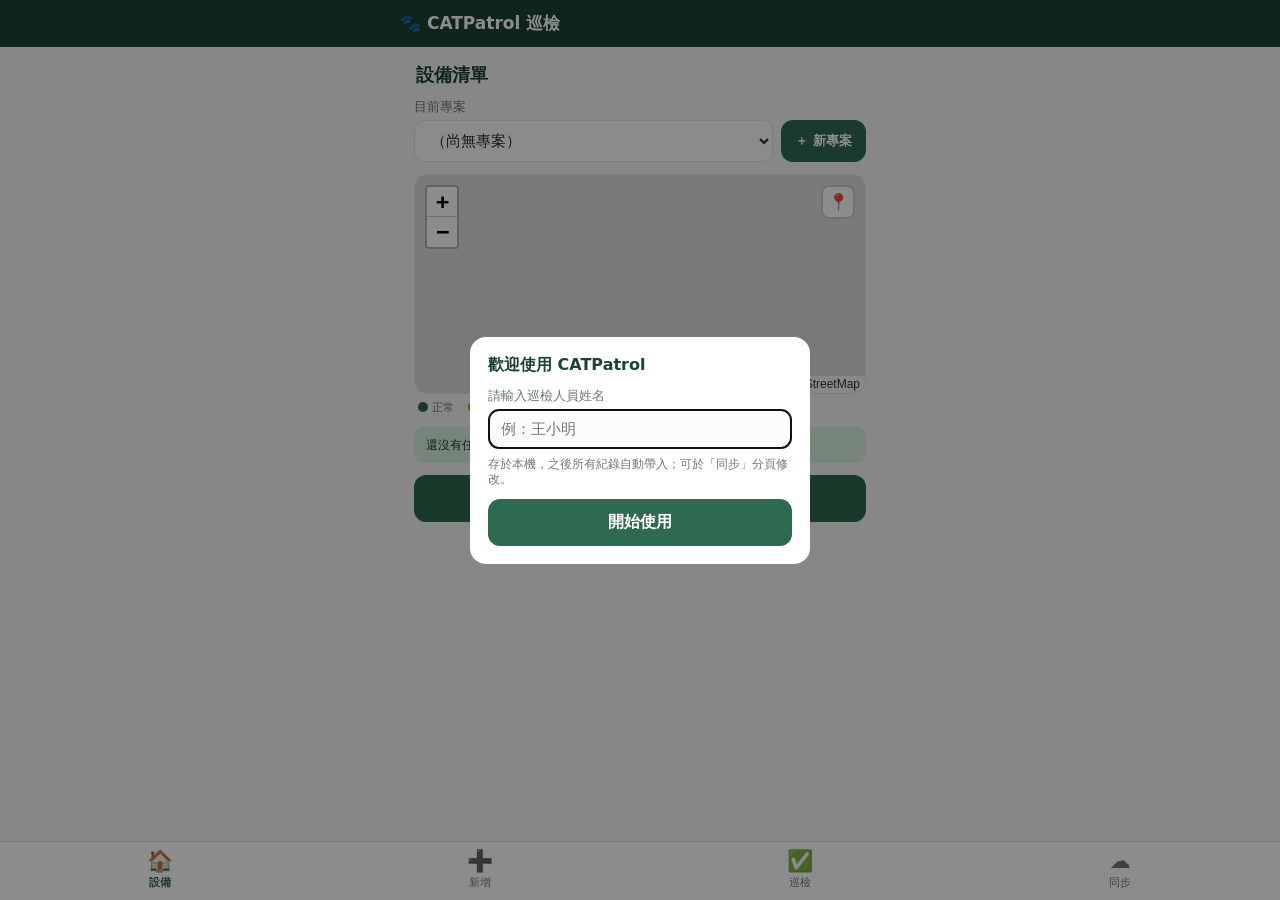
==== commit e0f73c7d: "修正新使用者無法建立第一個專案（建立新專案按了沒反應） 「＋ 建立新專案…」原本是 select 裡的一個選項。當使用者還沒有任何專案時， 它是唯一選項、因此本來就處於選中狀態；使用者再選它值沒有改變" ====
--- a/index.html
+++ b/index.html
@@ -26,7 +26,10 @@
   <section class="screen active" id="scr-home">
     <h2 class="pg">設備清單</h2>
     <label class="f">目前專案</label>
-    <select id="project-select" style="margin-bottom:12px;"></select>
+    <div class="row" style="margin-bottom:12px;">
+      <select id="project-select"></select>
+      <button class="btn small" type="button" id="project-new">＋ 新專案</button>
+    </div>
 
     <div id="devmap"></div>
     <div class="map-legend">
--- a/css/app.css
+++ b/css/app.css
@@ -210,6 +210,8 @@
 
 /* dialog */
 dialog{
+  /* 最上方的 *{margin:0} 會蓋掉瀏覽器用來置中 dialog 的 margin:auto，必須補回來 */
+  margin:auto;
   border:none; border-radius:16px; padding:18px; width:min(340px, calc(100vw - 40px));
   background:var(--card); color:var(--text); font-family:inherit;
 }
